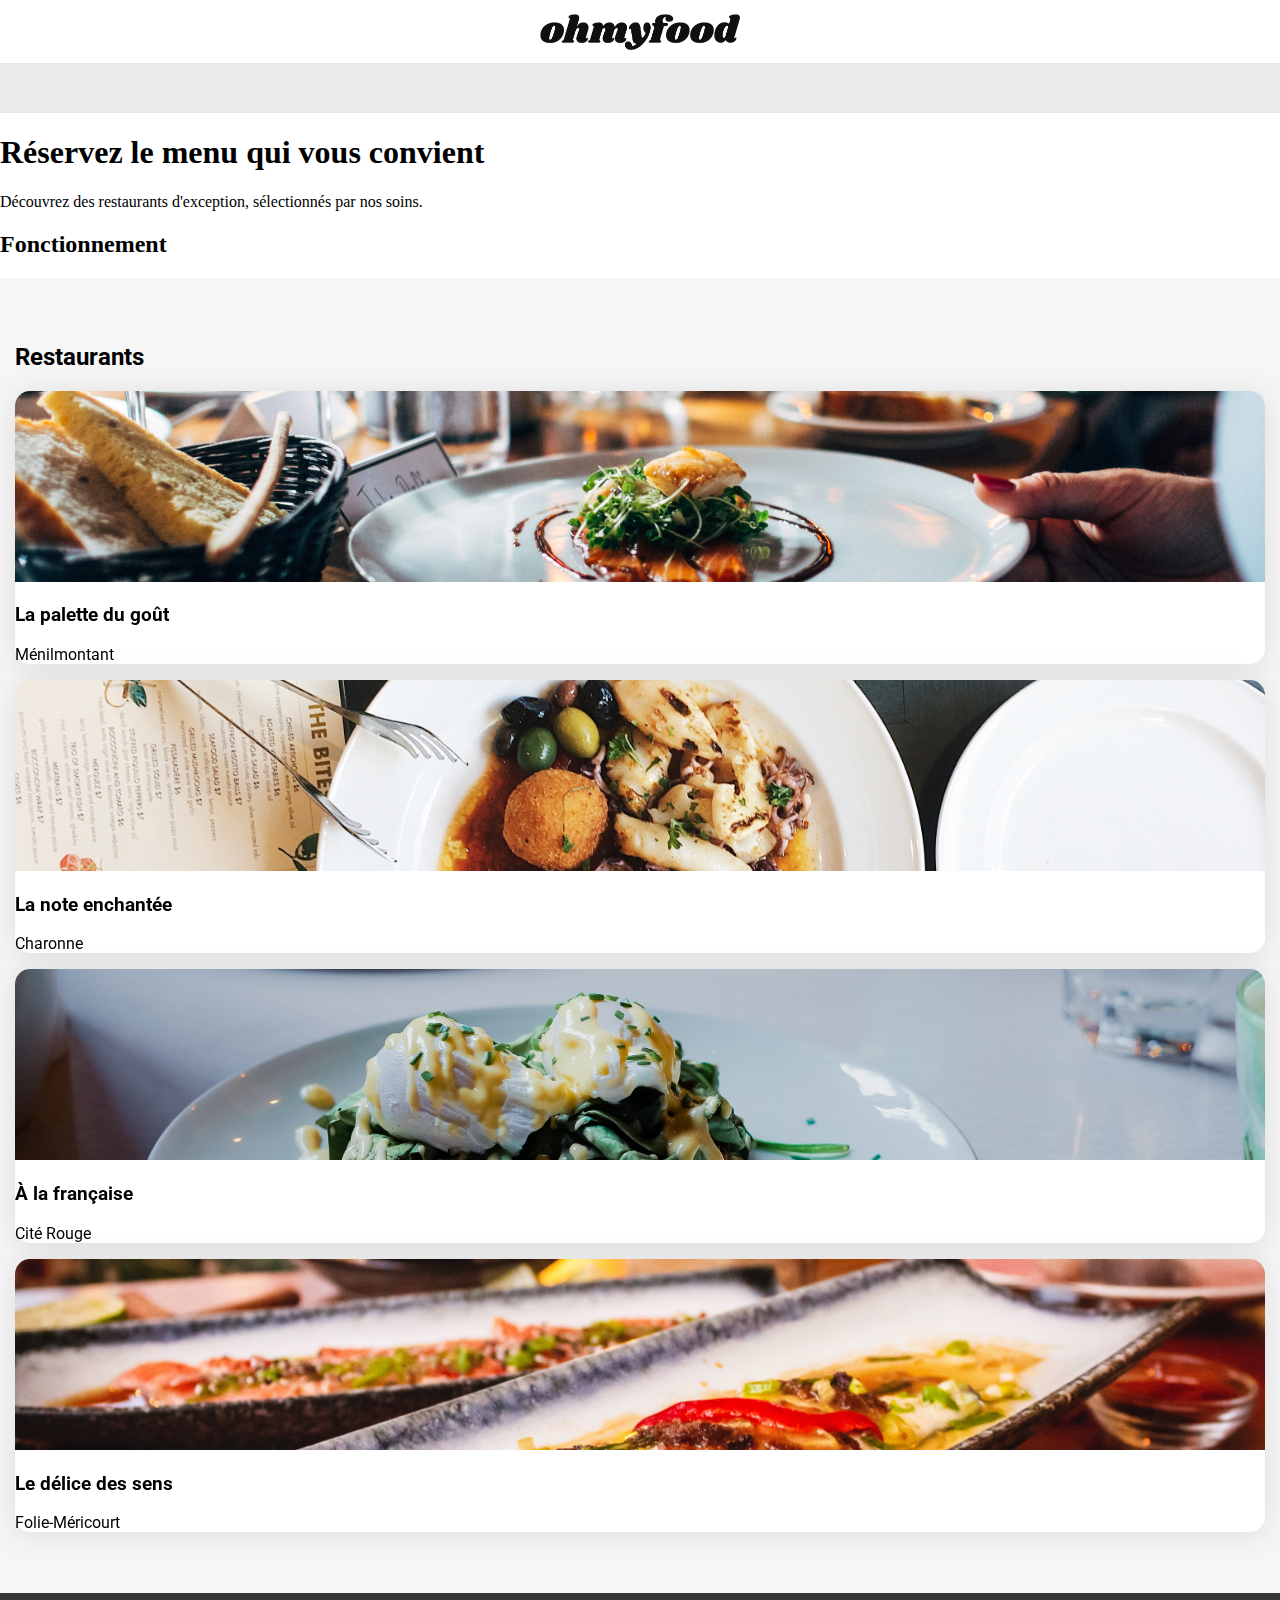
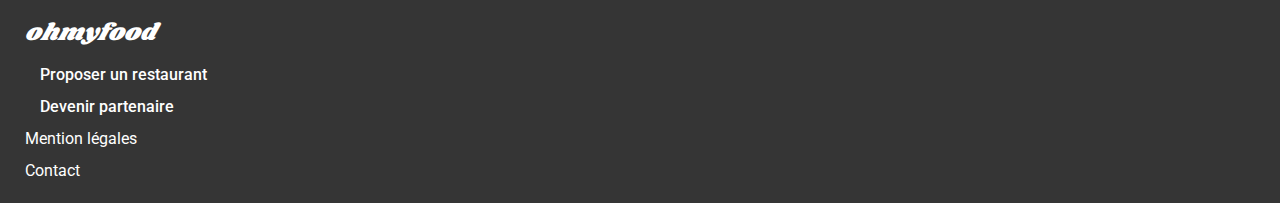
==== index.html @ 3ffac52c "Avancée de l'index" ====
<!DOCTYPE html>
<html lang="fr">
    <head>
        <meta charset="UTF-8">
        <meta name="viewport" content="width=device-width, initial-scale=1.0">
        <title>ohmyfood</title>
        <link rel="preconnect" href="https://fonts.googleapis.com">
        <link rel="preconnect" href="https://fonts.gstatic.com" crossorigin>
        <link href="https://fonts.googleapis.com/css2?family=Roboto:wght@300;500;700&family=Shrikhand&display=swap" rel="stylesheet">
        <link rel="stylesheet" href="https://cdnjs.cloudflare.com/ajax/libs/font-awesome/6.2.1/css/all.min.css"
                integrity="sha512-MV7K8+y+gLIBoVD59lQIYicR65iaqukzvf/nwasF0nqhPay5w/9lJmVM2hMDcnK1OnMGCdVK+iQrJ7lzPJQd1w=="
                crossorigin="anonymous" referrerpolicy="no-referrer">
        <link rel="stylesheet" href="sass/style.css">    
    </head>
    
    <body>
        <div class="main-container">
            <header>
                <div class="header__logo">
                    <img src="Images+et+textes+Ohmyfood/Images et textes Ohmyfood/images/logo/ohmyfood.png" alt="logo ohmyfood">
                </div>
                <div class="header__input">
                    <!-- Nom classe a revoir + input -->
                    <i class="fa-solid fa-location-dot" aria-hidden="true"></i>
                </div>
            </header>
            <main>
                <section class="presentation">
                    <h1 class="presentation__title">Réservez le menu qui vous convient</h1>
                    <p class="presentation__subtitle">Découvrez des restaurants d'exception, sélectionnés par nos soins.</p>
        
        
                </section>
                <section class="fonctionnement">
                    <h2 class="fonctionnement__title">Fonctionnement</h2>
        
        
                </section>
                <section class="restaurants">
                    <div class="restaurants-display">
                        <h2 class="restaurants__title">Restaurants</h2>
                        <a class="width-card" href="">
                            <article class="restaurants__card">
                                <img src="Images+et+textes+Ohmyfood/Images et textes Ohmyfood/images/restaurants/jay-wennington-N_Y88TWmGwA-unsplash.jpg" alt="photo d'un plat du restaurant">
                                <!-- Rectangle nouveau a rajouter -->
                                <div class="card-content">
                                    <div class="card-text">
                                        <h3 class="card-title">La palette du goût</h3>
                                        <p class="card-subtitle">Ménilmontant</p>
                                    </div>
                                    <!-- Rajouter div pour like -->
                                </div>
                            </article>
                        </a>
                        <a class="width-card" href="">
                            <article class="restaurants__card">
                                <img src="Images+et+textes+Ohmyfood/Images et textes Ohmyfood/images/restaurants/stil-u2Lp8tXIcjw-unsplash.jpg">
                                <!-- Rectangle nouveau a rajouter -->
                                <div class="card-content">
                                    <div class="card-text">
                                        <h3 class="card-title">La note enchantée</h3>
                                        <p class="card-subtitle">Charonne</p>
                                    </div>
                                    <!-- Rajouter div pour like -->
                                </div>
                            </article>
                        </a>
                        <a class="width-card" href="">
                            <article class="restaurants__card">
                                <img src="Images+et+textes+Ohmyfood/Images et textes Ohmyfood/images/restaurants/toa-heftiba-DQKerTsQwi0-unsplash.jpg">
                                <!-- Rectangle nouveau a rajouter -->
                                <div class="card-content">
                                    <div class="card-text">
                                        <h3 class="card-title">À la française</h3>
                                        <p class="card-subtitle">Cité Rouge</p>
                                    </div>
                                    <!-- Rajouter div pour like -->
                                </div>
                            </article>
                        </a>
                        <a class="width-card" href="">
                            <article class="restaurants__card">
                                <img src="Images+et+textes+Ohmyfood/Images et textes Ohmyfood/images/restaurants/louis-hansel-shotsoflouis-qNBGVyOCY8Q-unsplash.jpg">
                                <!-- Rectangle nouveau a rajouter -->
                                <div class="card-content">
                                    <div class="card-text">
                                        <h3 class="card-title">Le délice des sens</h3>
                                        <p class="card-subtitle">Folie-Méricourt</p>
                                    </div>
                                    <!-- Rajouter div pour like -->
                                </div>
                            </article>
                        </a>  
                    </div>
                    
                </section>
            </main>
    
    
            <footer class="footer">
                <div class="footer__flex-direction">
                    <article class="footer__article">
                        <h2 class="footer__title">ohmyfood</h2>
                        <p class="footer__subtitle"><i class="fa-solid fa-utensils footer__icon"></i>Proposer un restaurant</p>
                        <p class="footer__subtitle"><i class="fa-solid fa-handshake-angle footer__icon"></i>Devenir partenaire</p>
                        <p>Mention légales</p>
                        <p><a class="contact" href="">Contact</a></p>
                    </article>
                </div>
            </footer>
        </div>
    </body>
</html>
---- sass/style.css ----
body {
  margin: 0px;
  height: 100%;
}

.main-container {
  width: 100%;
  max-width: 1440px;
  min-width: 320px;
  box-sizing: border-box;
}

a {
  text-decoration: none;
  color: black;
}
a:visited {
  color: black;
}

.restaurants {
  font-family: "Roboto", sans-serif;
  background-color: #F6F6F6;
  width: 100%;
  padding-top: 30px;
  padding-bottom: 30px;
}
.restaurants-display {
  padding: 15px;
}
.restaurants__title {
  font-size: 500;
}
.restaurants .width-card {
  width: 100%;
}
.restaurants__card {
  background-color: white;
  border-radius: 15px;
  box-sizing: content-box;
  filter: drop-shadow(0px 3px 15px rgba(0, 0, 0, 0.1));
}
.restaurants__card img {
  -o-object-fit: cover;
     object-fit: cover;
  box-sizing: border-box;
  height: 191px;
  width: 100%;
  border-top-right-radius: 15px;
  border-top-left-radius: 15px;
}

.footer {
  background-color: #353535;
  color: white;
  padding: 22px;
  padding-bottom: 10px;
  padding-left: 25px;
}
.footer__title {
  font-family: "Shrikhand", cursive;
  height: 18px;
  font-style: italic;
  font-weight: 400;
  margin: 0px;
  padding-bottom: 16px;
}
.footer .footer__subtitle {
  font-family: "Roboto", sans-serif;
  height: 16px;
  font-weight: 500;
}
.footer p {
  font-family: "Roboto", sans-serif;
  height: 16px;
  font-weight: 400;
}
.footer a {
  color: white;
}
.footer a:visited {
  color: white;
}
.footer__icon {
  padding-right: 15px;
  height: 13px;
  width: 12px;
}

.header__logo {
  display: flex;
  justify-content: center;
  height: 63px;
  align-items: center;
}
.header__logo img {
  height: 36px;
  width: 200px;
}
.header__input {
  background-color: #EAEAEA;
  display: flex;
  justify-content: center;
  height: 50px;
  align-items: center;
}/*# sourceMappingURL=style.css.map */
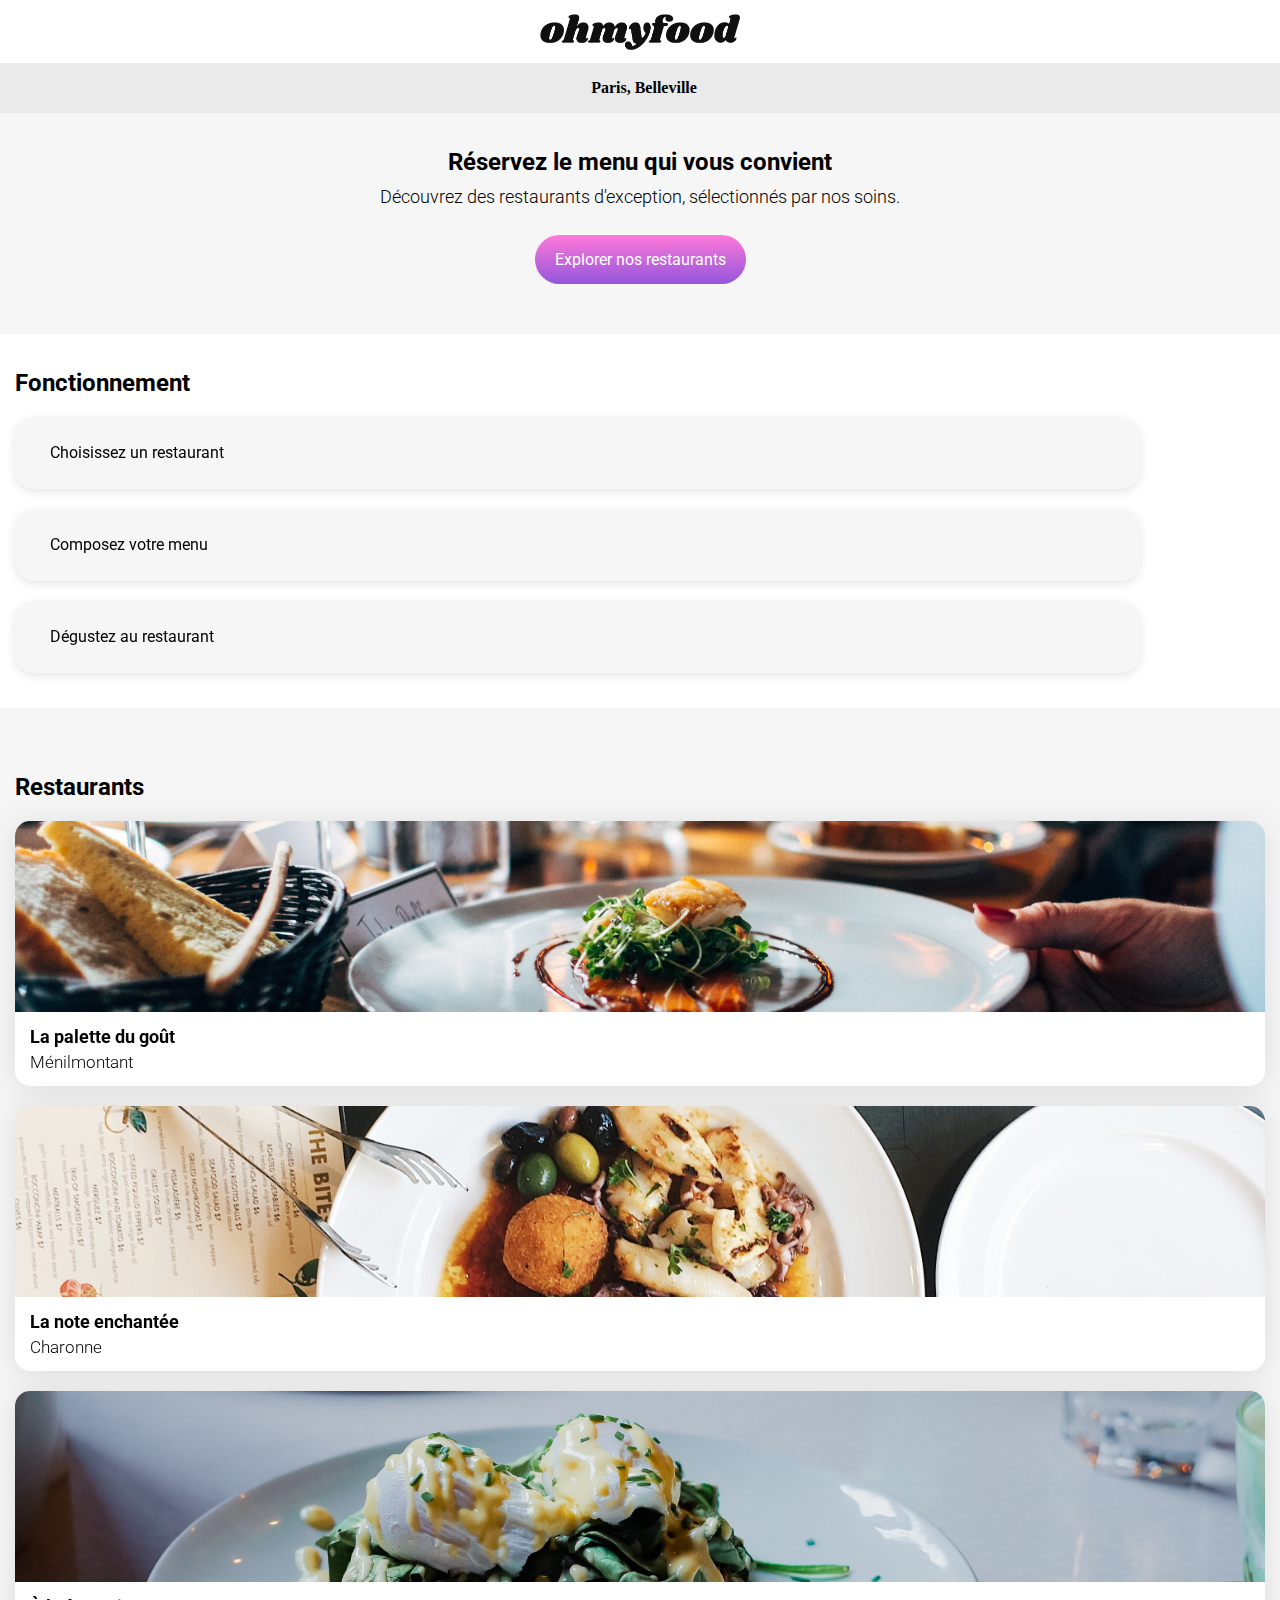
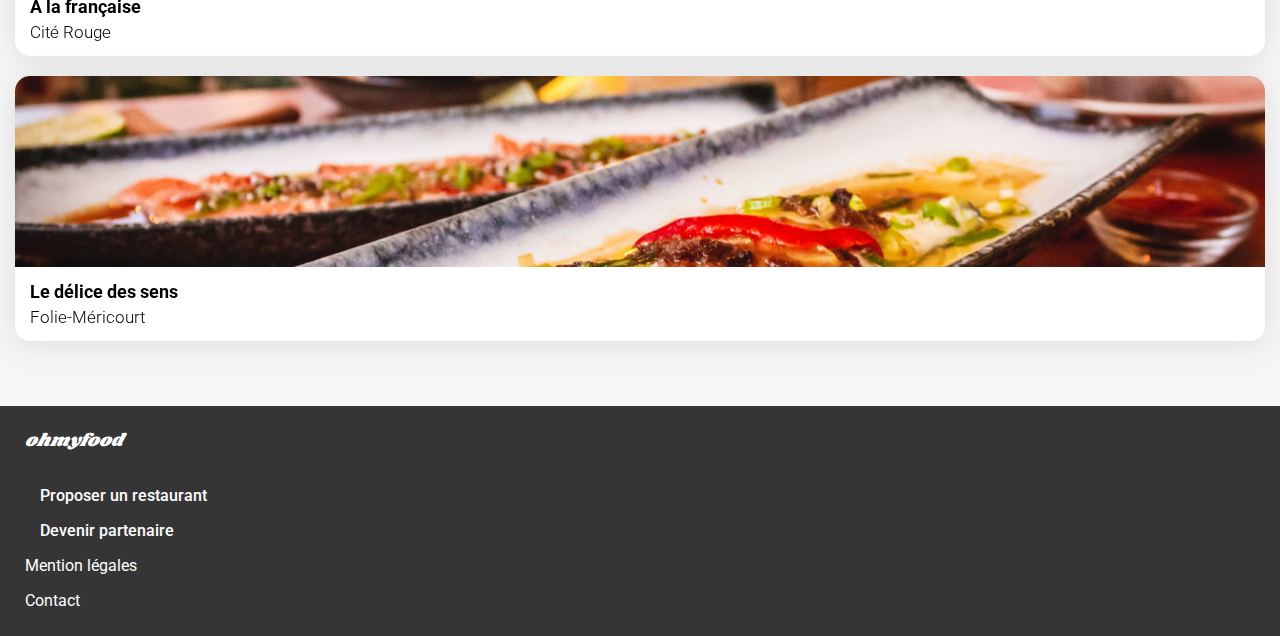
==== commit a9d4632d: "Restructuration des fichiers du projet et progression" ====
--- a/index.html
+++ b/index.html
@@ -10,7 +10,8 @@
         <link rel="stylesheet" href="https://cdnjs.cloudflare.com/ajax/libs/font-awesome/6.2.1/css/all.min.css"
                 integrity="sha512-MV7K8+y+gLIBoVD59lQIYicR65iaqukzvf/nwasF0nqhPay5w/9lJmVM2hMDcnK1OnMGCdVK+iQrJ7lzPJQd1w=="
                 crossorigin="anonymous" referrerpolicy="no-referrer">
-        <link rel="stylesheet" href="sass/style.css">    
+        <link rel="stylesheet" href="sass/style_index.css">
+        <link rel="stylesheet" href="sass/style_shared.css">   
     </head>
     
     <body>
@@ -20,26 +21,38 @@
                     <img src="Images+et+textes+Ohmyfood/Images et textes Ohmyfood/images/logo/ohmyfood.png" alt="logo ohmyfood">
                 </div>
                 <div class="header__input">
-                    <!-- Nom classe a revoir + input -->
-                    <i class="fa-solid fa-location-dot" aria-hidden="true"></i>
+                    
+                    <p class="header__text"><i class="fa-solid fa-location-dot header__icon" aria-hidden="true"></i> Paris, Belleville</p>
                 </div>
             </header>
             <main>
                 <section class="presentation">
                     <h1 class="presentation__title">Réservez le menu qui vous convient</h1>
                     <p class="presentation__subtitle">Découvrez des restaurants d'exception, sélectionnés par nos soins.</p>
-        
+                    <a class="button" href="#">Explorer nos restaurants</a>
+
+                    
         
                 </section>
                 <section class="fonctionnement">
-                    <h2 class="fonctionnement__title">Fonctionnement</h2>
-        
-        
+                    <div class="fonctionnement-display">
+                        <h2 class="fonctionnement__title">Fonctionnement</h2>
+                        <div class="box">
+                            <p> <i class="fa-solid fa-mobile-screen-button fonctionnement__icon"></i> Choisissez un restaurant</p>
+                        </div>
+                        <div class="box">
+                            <p> <i class="fa-solid fa-list-ul fonctionnement__icon"></i> Composez votre menu</p>
+                        </div>
+                        <div class="box">
+                            <p> <i class="fa-solid fa-store fonctionnement__icon"></i> Dégustez au restaurant</p>
+                        </div>
+                    </div>
+                    
                 </section>
                 <section class="restaurants">
                     <div class="restaurants-display">
                         <h2 class="restaurants__title">Restaurants</h2>
-                        <a class="width-card" href="">
+                        <a class="width-card" href="menu1.html">
                             <article class="restaurants__card">
                                 <img src="Images+et+textes+Ohmyfood/Images et textes Ohmyfood/images/restaurants/jay-wennington-N_Y88TWmGwA-unsplash.jpg" alt="photo d'un plat du restaurant">
                                 <!-- Rectangle nouveau a rajouter -->
@@ -48,11 +61,13 @@
                                         <h3 class="card-title">La palette du goût</h3>
                                         <p class="card-subtitle">Ménilmontant</p>
                                     </div>
-                                    <!-- Rajouter div pour like -->
+                                    <div class="card-like">
+                                        <i class="fa-regular fa-heart heart-icon"></i>
+                                    </div>
                                 </div>
                             </article>
                         </a>
-                        <a class="width-card" href="">
+                        <a class="width-card" href="menu2.html">
                             <article class="restaurants__card">
                                 <img src="Images+et+textes+Ohmyfood/Images et textes Ohmyfood/images/restaurants/stil-u2Lp8tXIcjw-unsplash.jpg">
                                 <!-- Rectangle nouveau a rajouter -->
@@ -61,11 +76,13 @@
                                         <h3 class="card-title">La note enchantée</h3>
                                         <p class="card-subtitle">Charonne</p>
                                     </div>
-                                    <!-- Rajouter div pour like -->
+                                    <div class="card-like">
+                                        <i class="fa-regular fa-heart heart-icon"></i>
+                                    </div>
                                 </div>
                             </article>
                         </a>
-                        <a class="width-card" href="">
+                        <a class="width-card" href="menu3.html">
                             <article class="restaurants__card">
                                 <img src="Images+et+textes+Ohmyfood/Images et textes Ohmyfood/images/restaurants/toa-heftiba-DQKerTsQwi0-unsplash.jpg">
                                 <!-- Rectangle nouveau a rajouter -->
@@ -74,11 +91,14 @@
                                         <h3 class="card-title">À la française</h3>
                                         <p class="card-subtitle">Cité Rouge</p>
                                     </div>
-                                    <!-- Rajouter div pour like -->
+                                    <div class="card-like">
+                                        <i class="fa-regular fa-heart heart-icon"></i>
+                                    </div>
+                                    
                                 </div>
                             </article>
                         </a>
-                        <a class="width-card" href="">
+                        <a class="width-card" href="menu4.html">
                             <article class="restaurants__card">
                                 <img src="Images+et+textes+Ohmyfood/Images et textes Ohmyfood/images/restaurants/louis-hansel-shotsoflouis-qNBGVyOCY8Q-unsplash.jpg">
                                 <!-- Rectangle nouveau a rajouter -->
@@ -87,7 +107,9 @@
                                         <h3 class="card-title">Le délice des sens</h3>
                                         <p class="card-subtitle">Folie-Méricourt</p>
                                     </div>
-                                    <!-- Rajouter div pour like -->
+                                    <div class="card-like">
+                                        <i class="fa-regular fa-heart heart-icon"></i>
+                                    </div>
                                 </div>
                             </article>
                         </a>  
@@ -104,7 +126,7 @@
                         <p class="footer__subtitle"><i class="fa-solid fa-utensils footer__icon"></i>Proposer un restaurant</p>
                         <p class="footer__subtitle"><i class="fa-solid fa-handshake-angle footer__icon"></i>Devenir partenaire</p>
                         <p>Mention légales</p>
-                        <p><a class="contact" href="">Contact</a></p>
+                        <p><a class="contact" href="mailto:ohmyfood@gmail.com">Contact</a></p>
                     </article>
                 </div>
             </footer>
--- a/sass/style_index.css
+++ b/sass/style_index.css
@@ -0,0 +1,144 @@
+.fonctionnement {
+  font-family: "Roboto", sans-serif;
+  background-color: white;
+  width: 100%;
+}
+.fonctionnement-display {
+  padding: 15px;
+}
+.fonctionnement-title {
+  height: 24px;
+  font-weight: 700;
+}
+.fonctionnement .box {
+  background-color: #F6F6F6;
+  border-radius: 20px;
+  box-sizing: content-box;
+  filter: drop-shadow(0px 3px 5px rgba(0, 0, 0, 0.1));
+  margin-bottom: 20px;
+  height: 72px;
+  width: 90%;
+  display: flex;
+  align-items: center;
+}
+.fonctionnement__icon {
+  padding-left: 20px;
+  padding-right: 15px;
+}
+.fonctionnement__icon:hover {
+  color: #9356DC;
+}
+
+.restaurants {
+  font-family: "Roboto", sans-serif;
+  background-color: #F6F6F6;
+  width: 100%;
+  padding-top: 30px;
+  padding-bottom: 30px;
+}
+.restaurants-display {
+  padding: 15px;
+}
+.restaurants__title {
+  font-weight: 700;
+  font-size: 24px;
+}
+.restaurants .width-card {
+  width: 100%;
+}
+.restaurants__card {
+  background-color: white;
+  border-radius: 15px;
+  box-sizing: content-box;
+  filter: drop-shadow(0px 3px 15px rgba(0, 0, 0, 0.1));
+  margin-bottom: 20px;
+}
+.restaurants__card img {
+  -o-object-fit: cover;
+     object-fit: cover;
+  box-sizing: border-box;
+  height: 191px;
+  width: 100%;
+  border-top-right-radius: 15px;
+  border-top-left-radius: 15px;
+}
+.restaurants__card .card-content {
+  height: 70px;
+  display: flex;
+  justify-content: space-between;
+}
+.restaurants__card .card-like {
+  padding-top: 20px;
+  padding-right: 20px;
+}
+.restaurants__card .card-text {
+  padding-left: 15px;
+}
+.restaurants__card .card-title {
+  margin-top: 10px;
+  margin-bottom: 5px;
+  font-size: 18px;
+  font-weight: 700;
+}
+.restaurants__card .card-subtitle {
+  margin-top: 5px;
+  margin-bottom: 5px;
+  font-size: 17px;
+  font-weight: 300;
+}
+
+.header {
+  font-family: "Roboto", sans-serif;
+}
+.header__logo {
+  display: flex;
+  justify-content: center;
+  height: 63px;
+  align-items: center;
+}
+.header__logo img {
+  height: 36px;
+  width: 200px;
+}
+.header__input {
+  background-color: #EAEAEA;
+  display: flex;
+  justify-content: center;
+  height: 50px;
+  align-items: center;
+}
+.header__input p {
+  font-weight: 600;
+  font-size: 16px;
+}
+.header__icon {
+  padding-right: 8px;
+}
+
+.presentation {
+  background-color: #F6F6F6;
+  font-family: "Roboto", sans-serif;
+  display: flex;
+  justify-content: center;
+  flex-direction: column;
+  align-items: center;
+}
+.presentation__title {
+  font-weight: 700;
+  font-size: 24px;
+  text-align: center;
+  width: 62%;
+  margin-top: 35px;
+  margin-bottom: 10px;
+}
+.presentation__subtitle {
+  text-align: center;
+  width: 90%;
+  margin-top: 0px;
+  font-weight: 300;
+  font-size: 18px;
+}
+.presentation .button {
+  margin-top: 10px;
+  margin-bottom: 50px;
+}/*# sourceMappingURL=style_index.css.map */--- a/sass/style_shared.css
+++ b/sass/style_shared.css
@@ -0,0 +1,70 @@
+body {
+  margin: 0px;
+  height: 100%;
+}
+
+.main-container {
+  width: 100%;
+  max-width: 1440px;
+  min-width: 320px;
+  box-sizing: border-box;
+}
+
+a {
+  text-decoration: none;
+  color: black;
+}
+a:visited {
+  color: black;
+}
+
+.heart-icon {
+  font-size: 22px;
+}
+
+.footer {
+  background-color: #353535;
+  color: white;
+  padding: 22px;
+  padding-bottom: 10px;
+  padding-left: 25px;
+}
+.footer__title {
+  font-family: "Shrikhand", cursive;
+  font-size: 18px;
+  font-style: italic;
+  font-weight: 400;
+  margin: 0px;
+  padding-bottom: 16px;
+}
+.footer .footer__subtitle {
+  font-family: "Roboto", sans-serif;
+  font-size: 16px;
+  font-weight: 500;
+}
+.footer p {
+  font-family: "Roboto", sans-serif;
+  font-size: 16px;
+  font-weight: 400;
+}
+.footer a {
+  color: white;
+}
+.footer a:visited {
+  color: white;
+}
+.footer__icon {
+  padding-right: 15px;
+  height: 13px;
+  width: 12px;
+}
+
+.button {
+  background: linear-gradient(to top, #9356DC, #FF79DA);
+  border-radius: 25px;
+  color: white;
+  padding: 15px 20px;
+}
+.button:visited {
+  color: white;
+}/*# sourceMappingURL=style_shared.css.map */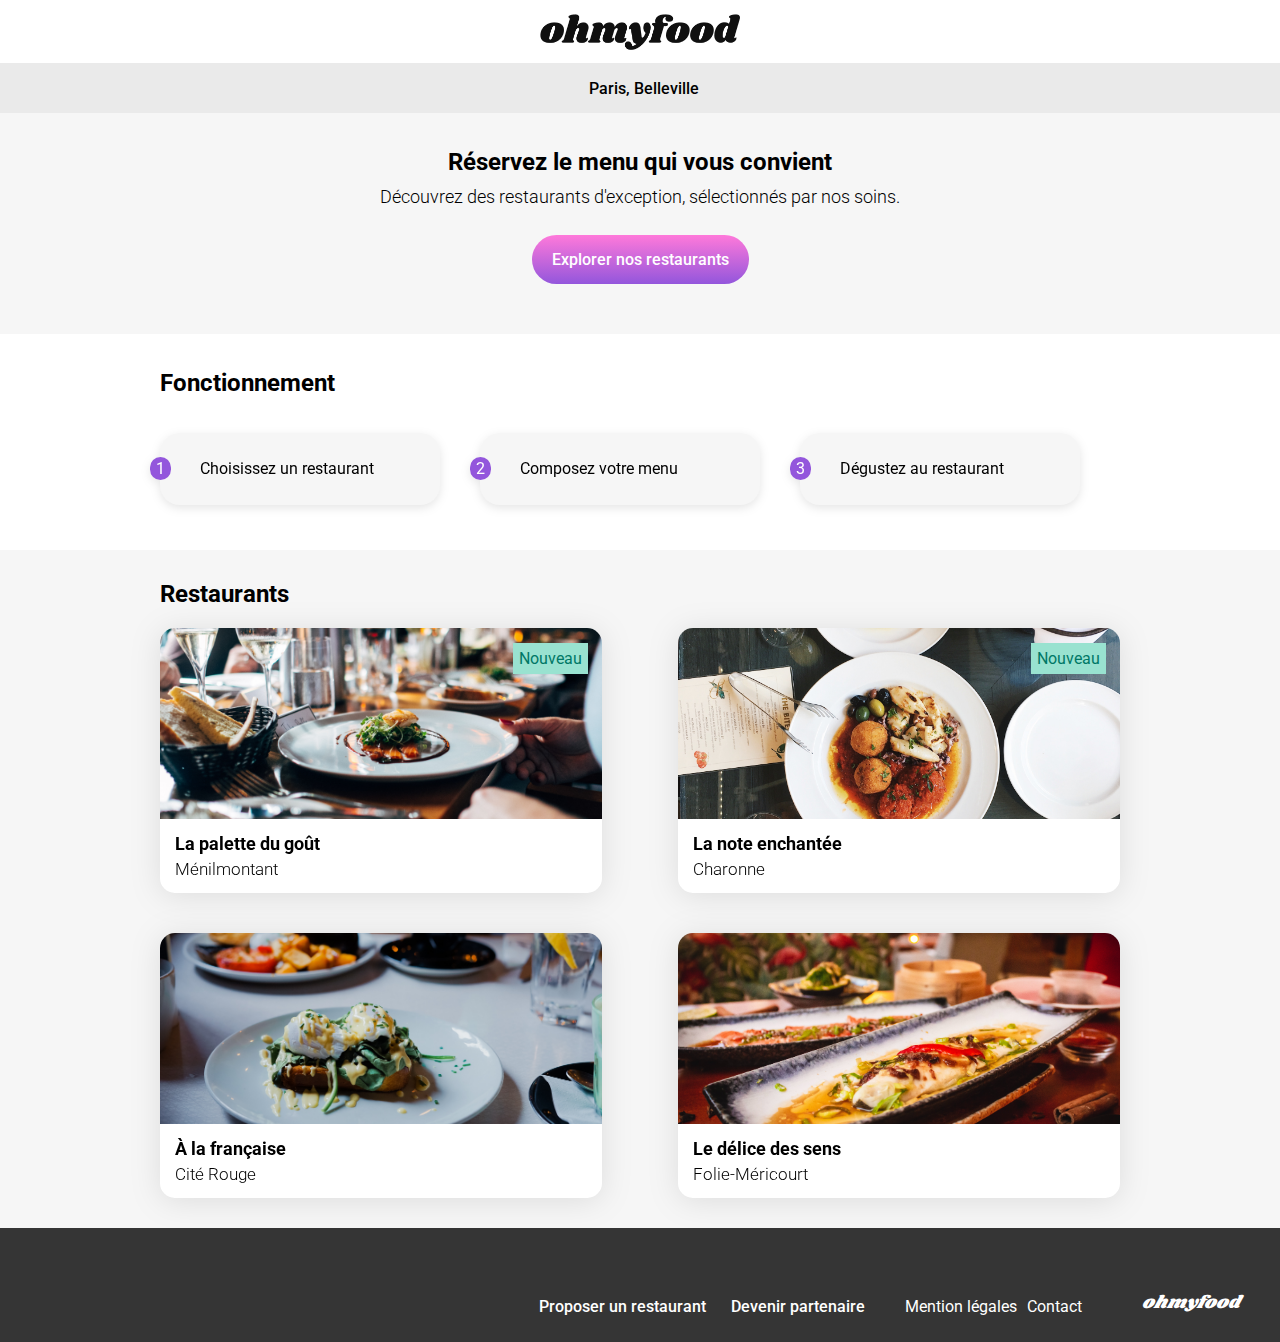
==== commit e3f0ad04: "Version majoritairement complete et debug avant animation" ====
--- a/index.html
+++ b/index.html
@@ -18,7 +18,7 @@
         <div class="main-container">
             <header>
                 <div class="header__logo">
-                    <img src="Images+et+textes+Ohmyfood/Images et textes Ohmyfood/images/logo/ohmyfood.png" alt="logo ohmyfood">
+                    <img src="Images+et+textes+Ohmyfood/Images_et_textes_Ohmyfood/images/logo/ohmyfood.png" alt="logo ohmyfood">
                 </div>
                 <div class="header__input">
                     
@@ -37,82 +37,93 @@
                 <section class="fonctionnement">
                     <div class="fonctionnement-display">
                         <h2 class="fonctionnement__title">Fonctionnement</h2>
-                        <div class="box">
-                            <p> <i class="fa-solid fa-mobile-screen-button fonctionnement__icon"></i> Choisissez un restaurant</p>
+                        <div class="box-display">
+                            <div class="box">
+                                <span class="box-number">1</span>
+                                <i class="fa-solid fa-mobile-screen-button fonctionnement__icon"></i>
+                                <p>Choisissez un restaurant</p>
+                            </div>
+                            <div class="box">
+                                <span class="box-number">2</span>
+                                <i class="fa-solid fa-list-ul fonctionnement__icon"></i>
+                                <p>Composez votre menu</p>
+                            </div>
+                            <div class="box">
+                                <span class="box-number">3</span>
+                                <i class="fa-solid fa-store fonctionnement__icon"></i>
+                                <p>Dégustez au restaurant</p>
+                            </div>
                         </div>
-                        <div class="box">
-                            <p> <i class="fa-solid fa-list-ul fonctionnement__icon"></i> Composez votre menu</p>
-                        </div>
-                        <div class="box">
-                            <p> <i class="fa-solid fa-store fonctionnement__icon"></i> Dégustez au restaurant</p>
-                        </div>
+                        
                     </div>
                     
                 </section>
                 <section class="restaurants">
                     <div class="restaurants-display">
                         <h2 class="restaurants__title">Restaurants</h2>
-                        <a class="width-card" href="menu1.html">
-                            <article class="restaurants__card">
-                                <img src="Images+et+textes+Ohmyfood/Images et textes Ohmyfood/images/restaurants/jay-wennington-N_Y88TWmGwA-unsplash.jpg" alt="photo d'un plat du restaurant">
-                                <!-- Rectangle nouveau a rajouter -->
-                                <div class="card-content">
-                                    <div class="card-text">
-                                        <h3 class="card-title">La palette du goût</h3>
-                                        <p class="card-subtitle">Ménilmontant</p>
+                        <div class="card-display">
+                            <a class="width-card" href="menu1.html">
+                                <article class="restaurants__card">
+                                    <img src="Images+et+textes+Ohmyfood/Images_et_textes_Ohmyfood/images/restaurants/jay-wennington-N_Y88TWmGwA-unsplash.jpg" alt="photo d'un plat du restaurant">
+                                    <span class="card-new">Nouveau</span>
+                                    
+                                    <div class="card-content">
+                                        <div class="card-text">
+                                            <h3 class="card-title">La palette du goût</h3>
+                                            <p class="card-subtitle">Ménilmontant</p>
+                                        </div>
+                                        <div class="card-like">
+                                            <i class="fa-regular fa-heart heart-icon"></i>
+                                        </div>
                                     </div>
-                                    <div class="card-like">
-                                        <i class="fa-regular fa-heart heart-icon"></i>
+                                </article>
+                            </a>
+                            <a class="width-card" href="menu2.html">
+                                <article class="restaurants__card">
+                                    <img src="Images+et+textes+Ohmyfood/Images_et_textes_Ohmyfood/images/restaurants/stil-u2Lp8tXIcjw-unsplash.jpg" alt="photo d'un plat du restaurant">
+                                    <span class="card-new">Nouveau</span>
+                                    <div class="card-content">
+                                        <div class="card-text">
+                                            <h3 class="card-title">La note enchantée</h3>
+                                            <p class="card-subtitle">Charonne</p>
+                                        </div>
+                                        <div class="card-like">
+                                            <i class="fa-regular fa-heart heart-icon"></i>
+                                        </div>
                                     </div>
-                                </div>
-                            </article>
-                        </a>
-                        <a class="width-card" href="menu2.html">
-                            <article class="restaurants__card">
-                                <img src="Images+et+textes+Ohmyfood/Images et textes Ohmyfood/images/restaurants/stil-u2Lp8tXIcjw-unsplash.jpg">
-                                <!-- Rectangle nouveau a rajouter -->
-                                <div class="card-content">
-                                    <div class="card-text">
-                                        <h3 class="card-title">La note enchantée</h3>
-                                        <p class="card-subtitle">Charonne</p>
+                                </article>
+                            </a>
+                            <a class="width-card" href="menu3.html">
+                                <article class="restaurants__card">
+                                    <img src="Images+et+textes+Ohmyfood/Images_et_textes_Ohmyfood/images/restaurants/toa-heftiba-DQKerTsQwi0-unsplash.jpg" alt="photo d'un plat du restaurant">
+                                    <div class="card-content">
+                                        <div class="card-text">
+                                            <h3 class="card-title">À la française</h3>
+                                            <p class="card-subtitle">Cité Rouge</p>
+                                        </div>
+                                        <div class="card-like">
+                                            <i class="fa-regular fa-heart heart-icon"></i>
+                                        </div>
+                                        
                                     </div>
-                                    <div class="card-like">
-                                        <i class="fa-regular fa-heart heart-icon"></i>
+                                </article>
+                            </a>
+                            <a class="width-card" href="menu4.html">
+                                <article class="restaurants__card">
+                                    <img src="Images+et+textes+Ohmyfood/Images_et_textes_Ohmyfood/images/restaurants/louis-hansel-shotsoflouis-qNBGVyOCY8Q-unsplash.jpg" alt="photo d'un plat du restaurant">
+                                    <div class="card-content">
+                                        <div class="card-text">
+                                            <h3 class="card-title">Le délice des sens</h3>
+                                            <p class="card-subtitle">Folie-Méricourt</p>
+                                        </div>
+                                        <div class="card-like">
+                                            <i class="fa-regular fa-heart heart-icon"></i>
+                                        </div>
                                     </div>
-                                </div>
-                            </article>
-                        </a>
-                        <a class="width-card" href="menu3.html">
-                            <article class="restaurants__card">
-                                <img src="Images+et+textes+Ohmyfood/Images et textes Ohmyfood/images/restaurants/toa-heftiba-DQKerTsQwi0-unsplash.jpg">
-                                <!-- Rectangle nouveau a rajouter -->
-                                <div class="card-content">
-                                    <div class="card-text">
-                                        <h3 class="card-title">À la française</h3>
-                                        <p class="card-subtitle">Cité Rouge</p>
-                                    </div>
-                                    <div class="card-like">
-                                        <i class="fa-regular fa-heart heart-icon"></i>
-                                    </div>
-                                    
-                                </div>
-                            </article>
-                        </a>
-                        <a class="width-card" href="menu4.html">
-                            <article class="restaurants__card">
-                                <img src="Images+et+textes+Ohmyfood/Images et textes Ohmyfood/images/restaurants/louis-hansel-shotsoflouis-qNBGVyOCY8Q-unsplash.jpg">
-                                <!-- Rectangle nouveau a rajouter -->
-                                <div class="card-content">
-                                    <div class="card-text">
-                                        <h3 class="card-title">Le délice des sens</h3>
-                                        <p class="card-subtitle">Folie-Méricourt</p>
-                                    </div>
-                                    <div class="card-like">
-                                        <i class="fa-regular fa-heart heart-icon"></i>
-                                    </div>
-                                </div>
-                            </article>
-                        </a>  
+                                </article>
+                            </a>
+                        </div>
+                          
                     </div>
                     
                 </section>
@@ -120,15 +131,15 @@
     
     
             <footer class="footer">
-                <div class="footer__flex-direction">
-                    <article class="footer__article">
-                        <h2 class="footer__title">ohmyfood</h2>
-                        <p class="footer__subtitle"><i class="fa-solid fa-utensils footer__icon"></i>Proposer un restaurant</p>
-                        <p class="footer__subtitle"><i class="fa-solid fa-handshake-angle footer__icon"></i>Devenir partenaire</p>
-                        <p>Mention légales</p>
-                        <p><a class="contact" href="mailto:ohmyfood@gmail.com">Contact</a></p>
-                    </article>
-                </div>
+                
+                <article class="footer__article">
+                    <h2 id="footer__order5" class="footer__title">ohmyfood</h2>
+                    <p id="footer__order1" class="footer__subtitle"><i class="fa-solid fa-utensils footer__icon"></i>Proposer un restaurant</p>
+                    <p id="footer__order2" class="footer__subtitle"><i class="fa-solid fa-handshake-angle footer__icon"></i>Devenir partenaire</p>
+                    <p id="footer__order3">Mention légales</p>
+                    <p id="footer__order4"><a class="contact" href="mailto:ohmyfood@gmail.com">Contact</a></p>
+                </article>
+                
             </footer>
         </div>
     </body>
--- a/sass/style_index.css
+++ b/sass/style_index.css
@@ -1,14 +1,34 @@
 .fonctionnement {
-  font-family: "Roboto", sans-serif;
+  font-family: "Roboto";
   background-color: white;
   width: 100%;
+}
+@media screen and (min-width: 768px) {
+  .fonctionnement {
+    width: 75%;
+    margin: auto;
+    padding-bottom: 10px;
+  }
 }
 .fonctionnement-display {
   padding: 15px;
 }
-.fonctionnement-title {
+@media screen and (min-width: 768px) {
+  .fonctionnement-display {
+    padding-left: 0px;
+    padding-right: 0px;
+  }
+}
+.fonctionnement .fonctionnement__title {
   height: 24px;
   font-weight: 700;
+  padding-bottom: 20px;
+}
+@media screen and (min-width: 1024px) {
+  .fonctionnement .box-display {
+    display: flex;
+    flex-direction: row;
+  }
 }
 .fonctionnement .box {
   background-color: #F6F6F6;
@@ -20,10 +40,29 @@
   width: 90%;
   display: flex;
   align-items: center;
+  padding-right: 20px;
+  position: relative;
+}
+@media screen and (min-width: 1024px) {
+  .fonctionnement .box {
+    width: 32%;
+    margin-right: 40px;
+  }
+}
+.fonctionnement .box .box-number {
+  position: absolute;
+  border-radius: 100px;
+  color: white;
+  background-color: #9356DC;
+  padding-left: 6px;
+  padding-right: 6px;
+  padding-top: 2px;
+  padding-bottom: 2px;
+  left: -10px;
 }
 .fonctionnement__icon {
   padding-left: 20px;
-  padding-right: 15px;
+  padding-right: 20px;
 }
 .fonctionnement__icon:hover {
   color: #9356DC;
@@ -39,19 +78,50 @@
 .restaurants-display {
   padding: 15px;
 }
+@media screen and (min-width: 1024px) {
+  .restaurants-display {
+    width: 75%;
+    margin: auto;
+    padding: 0px;
+  }
+}
 .restaurants__title {
   font-weight: 700;
   font-size: 24px;
 }
+@media screen and (min-width: 1024px) {
+  .restaurants__title {
+    margin-top: 0px;
+  }
+}
+.restaurants .card-display {
+  display: flex;
+  flex-direction: column;
+  row-gap: 20px;
+}
+@media screen and (min-width: 1024px) {
+  .restaurants .card-display {
+    display: flex;
+    flex-direction: row;
+    flex-wrap: wrap;
+    justify-content: space-between;
+    row-gap: 40px;
+  }
+}
 .restaurants .width-card {
   width: 100%;
+}
+@media screen and (min-width: 1024px) {
+  .restaurants .width-card {
+    width: 46%;
+  }
 }
 .restaurants__card {
   background-color: white;
   border-radius: 15px;
   box-sizing: content-box;
   filter: drop-shadow(0px 3px 15px rgba(0, 0, 0, 0.1));
-  margin-bottom: 20px;
+  position: relative;
 }
 .restaurants__card img {
   -o-object-fit: cover;
@@ -62,6 +132,15 @@
   border-top-right-radius: 15px;
   border-top-left-radius: 15px;
 }
+.restaurants__card .card-new {
+  background-color: #99E2D0;
+  color: #007866;
+  position: absolute;
+  top: 15px;
+  right: 14px;
+  padding: 6px;
+  border: solid 0px transparent;
+}
 .restaurants__card .card-content {
   height: 70px;
   display: flex;
@@ -87,9 +166,6 @@
   font-weight: 300;
 }
 
-.header {
-  font-family: "Roboto", sans-serif;
-}
 .header__logo {
   display: flex;
   justify-content: center;
@@ -108,7 +184,8 @@
   align-items: center;
 }
 .header__input p {
-  font-weight: 600;
+  font-weight: 500;
+  font-family: "Roboto", sans-serif;
   font-size: 16px;
 }
 .header__icon {
--- a/sass/style_shared.css
+++ b/sass/style_shared.css
@@ -8,6 +8,7 @@
   max-width: 1440px;
   min-width: 320px;
   box-sizing: border-box;
+  margin: auto;
 }
 
 a {
@@ -28,6 +29,43 @@
   padding: 22px;
   padding-bottom: 10px;
   padding-left: 25px;
+  min-height: 114px;
+}
+@media screen and (min-width: 1024px) {
+  .footer {
+    display: flex;
+    justify-content: flex-end;
+    align-items: flex-end;
+    padding: 0px;
+  }
+  .footer__article {
+    display: flex;
+    flex-direction: row;
+    flex-wrap: nowrap;
+    justify-content: flex-end;
+    align-items: flex-end;
+    padding-bottom: 10px;
+  }
+  .footer #footer__order1 {
+    order: 1;
+  }
+  .footer #footer__order2 {
+    order: 2;
+    padding-left: 10px;
+  }
+  .footer #footer__order3 {
+    order: 3;
+    padding-left: 40px;
+  }
+  .footer #footer__order4 {
+    order: 4;
+    padding-left: 10px;
+  }
+  .footer #footer__order5 {
+    order: 5;
+    padding-right: 40px;
+    padding-left: 60px;
+  }
 }
 .footer__title {
   font-family: "Shrikhand", cursive;
@@ -64,6 +102,9 @@
   border-radius: 25px;
   color: white;
   padding: 15px 20px;
+  font-family: "Roboto", sans-serif;
+  font-weight: 500;
+  font-size: 16px;
 }
 .button:visited {
   color: white;
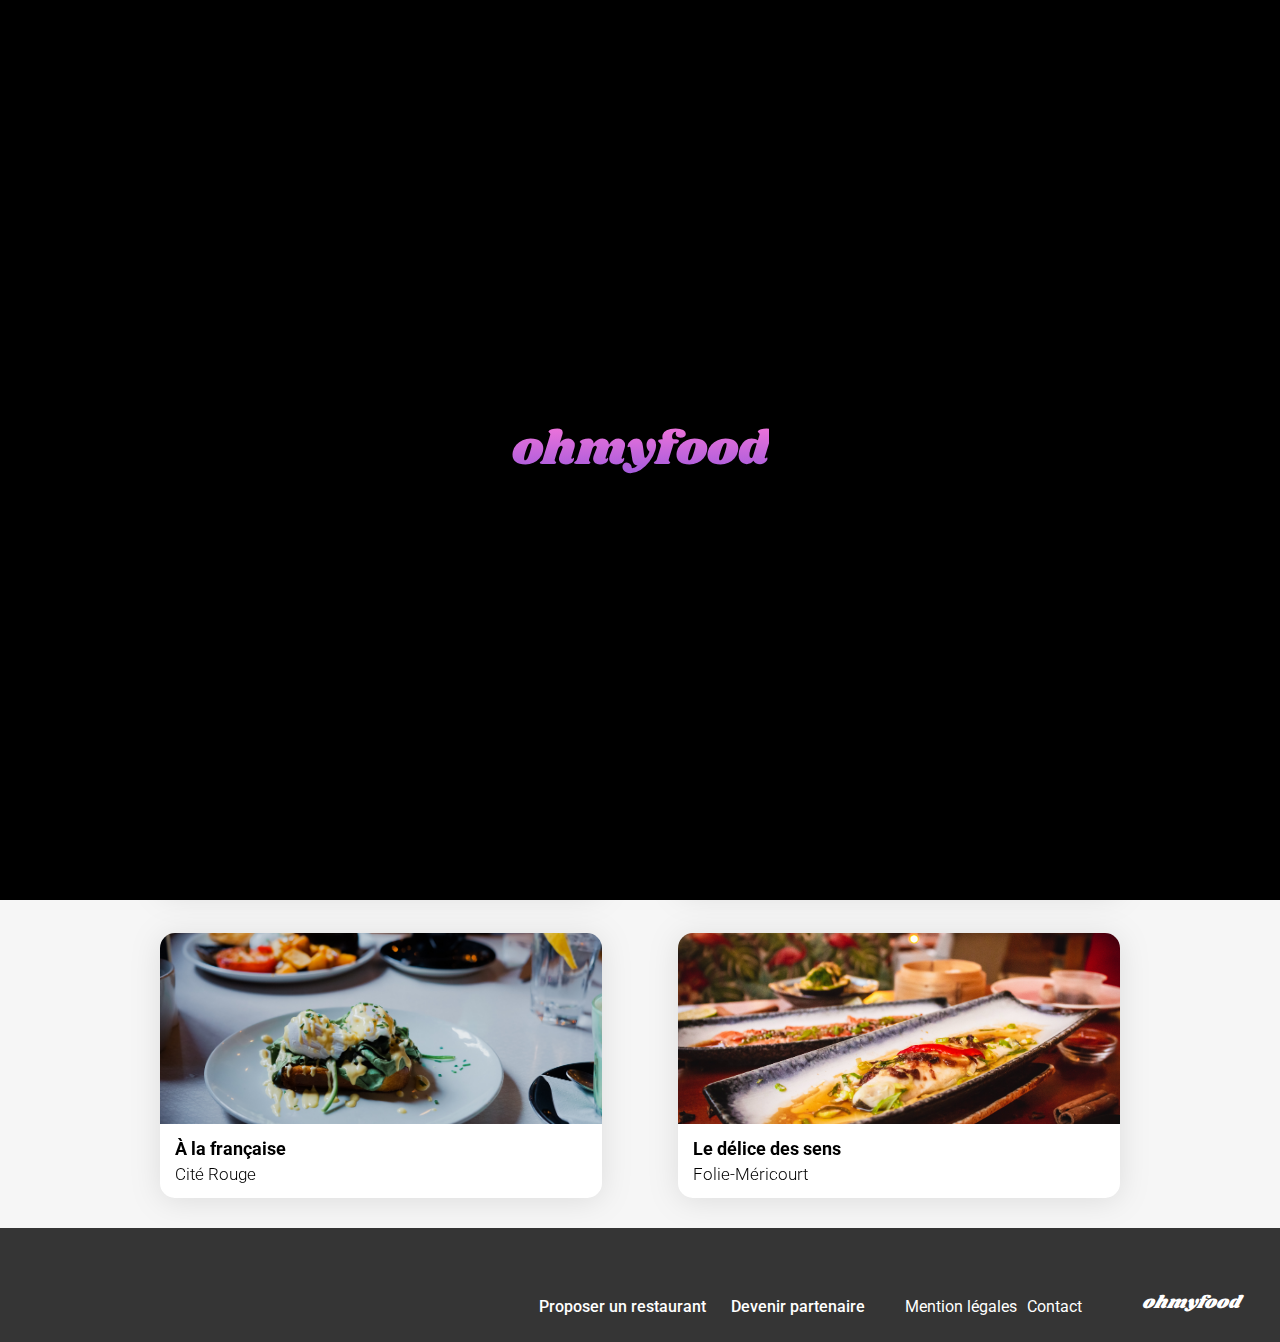
==== commit 1ef0fada: "Version finale a presenter pour validation" ====
--- a/index.html
+++ b/index.html
@@ -15,7 +15,14 @@
     </head>
     
     <body>
+        <div class="loading">
+            <div class="loading__display">
+                <i class="fa-solid fa-utensils loading-icon"></i>
+                <h1 class="loading__title">ohmyfood</h1>
+            </div>
+        </div>
         <div class="main-container">
+            
             <header>
                 <div class="header__logo">
                     <img src="Images+et+textes+Ohmyfood/Images_et_textes_Ohmyfood/images/logo/ohmyfood.png" alt="logo ohmyfood">
@@ -29,7 +36,7 @@
                 <section class="presentation">
                     <h1 class="presentation__title">Réservez le menu qui vous convient</h1>
                     <p class="presentation__subtitle">Découvrez des restaurants d'exception, sélectionnés par nos soins.</p>
-                    <a class="button" href="#">Explorer nos restaurants</a>
+                    <a class="button" href="#ancre-restaurant">Explorer nos restaurants</a>
 
                     
         
@@ -60,7 +67,7 @@
                 </section>
                 <section class="restaurants">
                     <div class="restaurants-display">
-                        <h2 class="restaurants__title">Restaurants</h2>
+                        <h2 id="ancre-restaurant" class="restaurants__title">Restaurants</h2>
                         <div class="card-display">
                             <a class="width-card" href="menu1.html">
                                 <article class="restaurants__card">
@@ -73,7 +80,8 @@
                                             <p class="card-subtitle">Ménilmontant</p>
                                         </div>
                                         <div class="card-like">
-                                            <i class="fa-regular fa-heart heart-icon"></i>
+                                            <i class="fa-regular fa-heart heart-empty"></i>
+                                            <i class="fa-solid fa-heart heart-gradient"></i>
                                         </div>
                                     </div>
                                 </article>
@@ -88,7 +96,8 @@
                                             <p class="card-subtitle">Charonne</p>
                                         </div>
                                         <div class="card-like">
-                                            <i class="fa-regular fa-heart heart-icon"></i>
+                                            <i class="fa-regular fa-heart heart-empty"></i>
+                                            <i class="fa-solid fa-heart heart-gradient"></i>
                                         </div>
                                     </div>
                                 </article>
@@ -102,7 +111,8 @@
                                             <p class="card-subtitle">Cité Rouge</p>
                                         </div>
                                         <div class="card-like">
-                                            <i class="fa-regular fa-heart heart-icon"></i>
+                                            <i class="fa-regular fa-heart heart-empty"></i>
+                                            <i class="fa-solid fa-heart heart-gradient"></i>
                                         </div>
                                         
                                     </div>
@@ -117,7 +127,8 @@
                                             <p class="card-subtitle">Folie-Méricourt</p>
                                         </div>
                                         <div class="card-like">
-                                            <i class="fa-regular fa-heart heart-icon"></i>
+                                            <i class="fa-regular fa-heart heart-empty"></i>
+                                            <i class="fa-solid fa-heart heart-gradient"></i>
                                         </div>
                                     </div>
                                 </article>
--- a/sass/style_index.css
+++ b/sass/style_index.css
@@ -1,3 +1,64 @@
+.loading {
+  z-index: 50;
+  background-color: black;
+  position: fixed;
+  width: 100%;
+  height: 100%;
+  animation: disappear 5s;
+  animation-iteration-count: 1;
+  animation-fill-mode: forwards;
+  animation-timing-function: ease-in;
+}
+.loading__display {
+  display: flex;
+  justify-content: center;
+  align-items: center;
+  flex-direction: column;
+  height: 100%;
+  text-align: center;
+}
+.loading-icon {
+  font-size: 50px;
+  background-clip: text;
+  background-image: linear-gradient(to top, #9356DC, #FF79DA);
+  -webkit-text-fill-color: transparent;
+  -webkit-background-clip: text;
+  transform: rotate(0turn);
+  animation: spin 1s;
+  animation-timing-function: ease-in-out;
+  animation-iteration-count: 5;
+}
+.loading__title {
+  font-family: "Shrikhand", cursive;
+  font-weight: 400;
+  font-size: 48px;
+  background-clip: text;
+  background-image: linear-gradient(to top, #9356DC, #FF79DA);
+  -webkit-text-fill-color: transparent;
+  -webkit-background-clip: text;
+}
+
+@keyframes disappear {
+  0% {
+    z-index: 50;
+  }
+  75% {
+    opacity: 0.15;
+    background-color: white;
+  }
+  100% {
+    z-index: -50;
+    opacity: 0;
+  }
+}
+@keyframes spin {
+  0% {
+    transform: rotate(0turn);
+  }
+  100% {
+    transform: rotate(1turn);
+  }
+}
 .fonctionnement {
   font-family: "Roboto";
   background-color: white;
@@ -54,14 +115,14 @@
   border-radius: 100px;
   color: white;
   background-color: #9356DC;
-  padding-left: 6px;
-  padding-right: 6px;
+  padding-left: 7px;
+  padding-right: 7px;
   padding-top: 2px;
   padding-bottom: 2px;
   left: -10px;
 }
 .fonctionnement__icon {
-  padding-left: 20px;
+  padding-left: 25px;
   padding-right: 20px;
 }
 .fonctionnement__icon:hover {
@@ -147,8 +208,12 @@
   justify-content: space-between;
 }
 .restaurants__card .card-like {
-  padding-top: 20px;
-  padding-right: 20px;
+  position: relative;
+}
+.restaurants__card .card-like .fa-heart {
+  position: absolute;
+  right: 20px;
+  top: 20px;
 }
 .restaurants__card .card-text {
   padding-left: 15px;
--- a/sass/style_shared.css
+++ b/sass/style_shared.css
@@ -19,8 +19,30 @@
   color: black;
 }
 
-.heart-icon {
+.fa-heart {
   font-size: 22px;
+}
+
+.heart-empty {
+  z-index: 1;
+  opacity: 1;
+  transition: opacity 500ms;
+}
+.heart-empty:hover {
+  opacity: 0;
+}
+
+.heart-gradient {
+  background-clip: text;
+  background-image: linear-gradient(to top, #9356DC, #FF79DA);
+  -webkit-text-fill-color: transparent;
+  -webkit-background-clip: text;
+  opacity: 0;
+  z-index: 1;
+  transition: opacity 500ms;
+}
+.heart-gradient:hover {
+  opacity: 1;
 }
 
 .footer {
@@ -105,6 +127,12 @@
   font-family: "Roboto", sans-serif;
   font-weight: 500;
   font-size: 16px;
+  transition-duration: 500ms;
+  transition-property: box-shadow, opacity;
+}
+.button:hover {
+  box-shadow: 0px 4px 10px 0px rgba(0, 0, 0, 0.25);
+  opacity: 0.85;
 }
 .button:visited {
   color: white;
